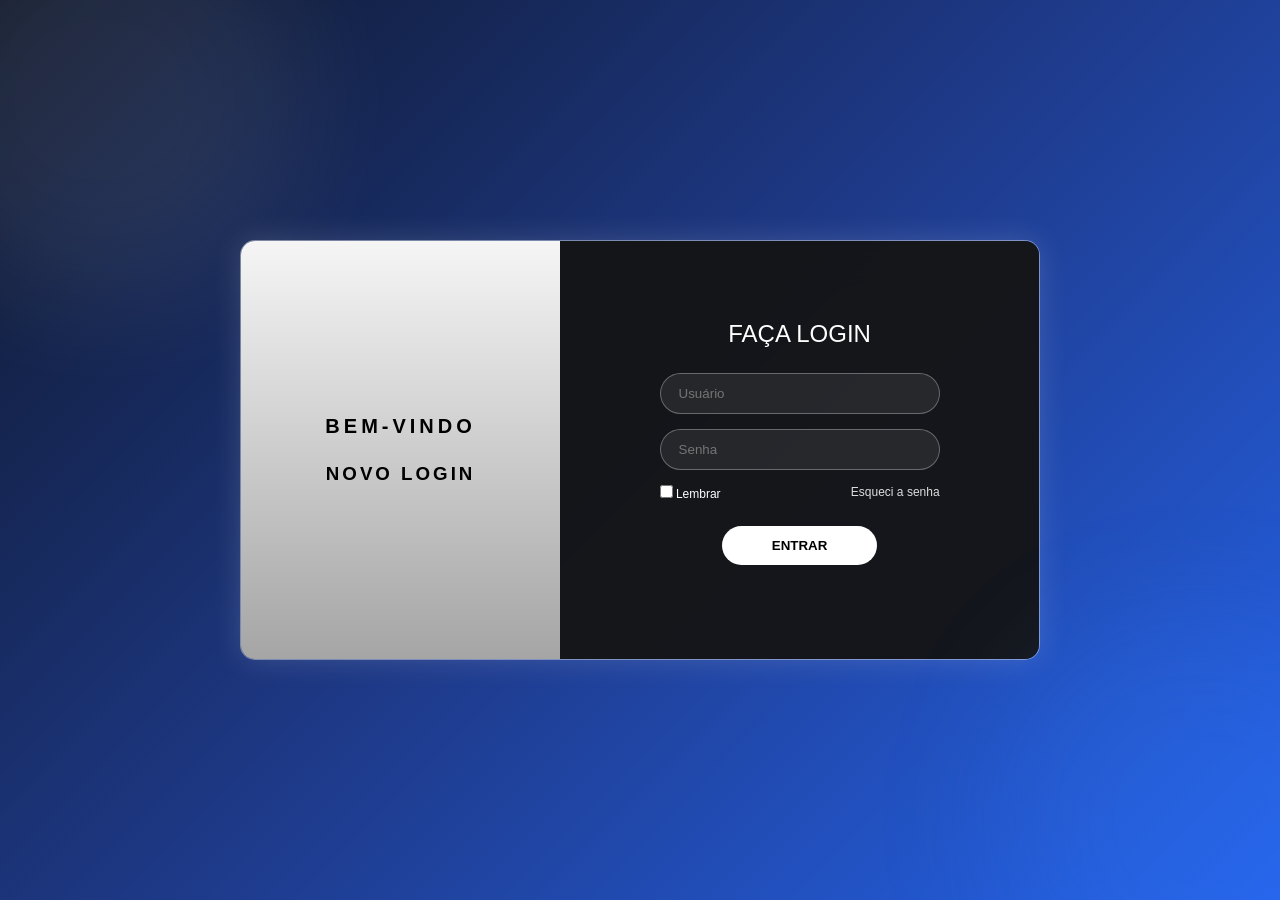
==== chamada.html @ e1c2554e "Update and rename sistema.html to chamada.html" ====
<!DOCTYPE html>
<html lang="pt-br">
<head>
<meta charset="UTF-8">
<meta name="viewport" content="width=device-width, initial-scale=1.0">
<title>Chamada Escolar</title>
<link rel="preconnect" href="https://fonts.googleapis.com">
<link href="https://fonts.googleapis.com/css2?family=Sora:wght@400;600;700&family=JetBrains+Mono:wght@400;700&display=swap" rel="stylesheet">
<style>
*, *::before, *::after { margin:0; padding:0; box-sizing:border-box; }

:root {
  --bg:        #f0f2f5;
  --surface:   #ffffff;
  --border:    #e2e6ea;
  --text:      #1a1d23;
  --text-mute: #6b7280;
  --blue:      #2563eb;
  --blue-dark: #1d4ed8;
  --green:     #16a34a;
  --red:       #dc2626;
  --yellow:    #d97706;
  --orange:    #ea580c;
  --purple:    #7c3aed;
  --shadow:    0 4px 24px rgba(0,0,0,.08);
  --radius:    14px;
}
body.dark {
  --bg:#0d0f14; --surface:#161a22; --border:#2a2f3d;
  --text:#e8ecf0; --text-mute:#8b95a1; --shadow:0 4px 24px rgba(0,0,0,.4);
}
body {
  font-family:'Sora',sans-serif; background:var(--bg); color:var(--text);
  padding:20px 16px; min-height:100vh; transition:background .3s,color .3s;
}
.container { max-width:1600px; margin:auto; background:var(--surface); border-radius:var(--radius); box-shadow:var(--shadow); padding:24px 28px; transition:background .3s; }

/* TOPO */
.topo { display:flex; justify-content:space-between; align-items:center; flex-wrap:wrap; gap:12px; margin-bottom:16px; }
.titulo-bloco h1 { font-size:1.4rem; font-weight:700; letter-spacing:-.4px; }
.titulo-bloco span { font-size:.82rem; color:var(--text-mute); font-family:'JetBrains Mono',monospace; }
.topo-acoes { display:flex; gap:8px; align-items:center; flex-wrap:wrap; }
.chip-data { background:var(--blue); color:white; padding:7px 14px; border-radius:999px; font-size:.82rem; font-weight:600; }

/* ABAS */
.abas { display:flex; gap:4px; margin-bottom:20px; background:var(--bg); border-radius:12px; padding:4px; border:1.5px solid var(--border); width:fit-content; }
.aba { padding:8px 20px; border:none; border-radius:9px; background:transparent; color:var(--text-mute); font-family:'Sora',sans-serif; font-size:.85rem; font-weight:600; cursor:pointer; transition:all .2s; }
.aba.ativa { background:var(--surface); color:var(--blue); box-shadow:0 2px 8px rgba(0,0,0,.1); }
.aba-content { display:none; }
.aba-content.ativa { display:block; }

/* TURMA BAR */
.turma-bar { display:flex; align-items:center; gap:10px; flex-wrap:wrap; margin-bottom:18px; padding:12px 16px; background:var(--bg); border-radius:var(--radius); border:1.5px solid var(--border); }
.turma-bar label { font-size:.78rem; font-weight:700; text-transform:uppercase; letter-spacing:.6px; color:var(--text-mute); white-space:nowrap; }
.turma-grupos { display:flex; gap:5px; flex-wrap:wrap; flex:1; }
.turma-grupo { display:flex; gap:3px; align-items:center; }
.turma-grupo-label { font-size:.7rem; font-weight:700; color:var(--text-mute); padding:2px 5px; background:var(--border); border-radius:4px; font-family:'JetBrains Mono',monospace; }
.btn-turma { padding:5px 11px; border:1.5px solid var(--border); border-radius:7px; background:var(--surface); color:var(--text); font-family:'JetBrains Mono',monospace; font-size:.78rem; font-weight:700; cursor:pointer; transition:all .15s; }
.btn-turma:hover { border-color:var(--blue); color:var(--blue); }
.btn-turma.ativa { background:var(--blue); color:white; border-color:var(--blue); box-shadow:0 2px 8px rgba(37,99,235,.3); }

/* BOTÕES */
.btn { display:inline-flex; align-items:center; gap:6px; padding:8px 15px; border:none; border-radius:999px; font-family:'Sora',sans-serif; font-size:.82rem; font-weight:600; cursor:pointer; transition:transform .15s,box-shadow .15s,background .2s; }
.btn:hover { transform:translateY(-1px); box-shadow:0 4px 12px rgba(0,0,0,.15); }
.btn:active { transform:translateY(0); }
.btn-tema   { background:var(--surface); color:var(--text); border:1.5px solid var(--border); }
.btn-salvar { background:var(--blue); color:white; }
.btn-salvar:hover { background:var(--blue-dark); }
.btn-todos  { background:var(--green); color:white; }
.btn-faltas { background:var(--red); color:white; }
.btn-export { background:var(--purple); color:white; }
.btn-alunos { background:var(--yellow); color:white; }
.btn-sair   { background:var(--red); color:white; }
.btn-impr   { background:var(--orange); color:white; }
.btn-sm     { padding:6px 12px; font-size:.78rem; }

/* RESUMO */
.resumo { display:grid; grid-template-columns:repeat(auto-fit,minmax(150px,1fr)); gap:10px; margin-bottom:16px; }
.card { padding:14px 16px; border-radius:var(--radius); display:flex; flex-direction:column; gap:3px; }
.card .label { font-size:.72rem; font-weight:600; text-transform:uppercase; letter-spacing:.6px; opacity:.85; }
.card .valor { font-size:1.7rem; font-weight:700; font-family:'JetBrains Mono',monospace; }
.card .bar-bg { height:4px; background:rgba(255,255,255,.3); border-radius:99px; margin-top:4px; overflow:hidden; }
.card .bar-fill { height:100%; background:rgba(255,255,255,.8); border-radius:99px; transition:width .4s ease; }
.card.verde    { background:var(--green); color:white; }
.card.vermelho { background:var(--red);   color:white; }
.card.amarelo  { background:var(--yellow);color:white; }
.card.azul     { background:var(--blue);  color:white; }
.card.laranja  { background:var(--orange);color:white; }

/* TOOLBAR */
.toolbar { display:flex; gap:8px; align-items:center; flex-wrap:wrap; margin-bottom:14px; }
#pesquisa { flex:1; min-width:200px; padding:9px 16px; border-radius:999px; border:1.5px solid var(--border); background:var(--bg); color:var(--text); font-family:'Sora',sans-serif; font-size:.86rem; outline:none; transition:border .2s,background .3s; }
#pesquisa:focus { border-color:var(--blue); }

/* TABELA */
.tabela-container { overflow-x:auto; border-radius:var(--radius); border:1.5px solid var(--border); }
table { width:100%; border-collapse:collapse; min-width:860px; }
thead tr { background:var(--blue); }
th { color:white; padding:10px 8px; font-size:.75rem; font-weight:700; text-transform:uppercase; letter-spacing:.5px; white-space:nowrap; }
th:first-child { padding-left:14px; }
tbody tr { border-bottom:1px solid var(--border); transition:background .15s; }
tbody tr:last-child { border-bottom:none; }
tbody tr:hover { background:var(--bg); }
tbody tr.risco-falta { background:rgba(220,38,38,.06); }
body.dark tbody tr.risco-falta { background:rgba(220,38,38,.12); }
tbody tr.foco-teclado { outline:2px solid var(--blue); outline-offset:-2px; }
td { padding:8px; text-align:center; font-size:.84rem; vertical-align:middle; }
td.num { color:var(--text-mute); font-family:'JetBrains Mono',monospace; font-size:.76rem; padding-left:14px; }
td.nome { text-align:left; font-weight:600; }
.status { border:none; width:33px; height:33px; border-radius:8px; color:white; cursor:pointer; font-weight:700; font-size:.76rem; font-family:'JetBrains Mono',monospace; transition:transform .1s,box-shadow .1s,background .2s; }
.status:hover  { transform:scale(1.12); box-shadow:0 2px 8px rgba(0,0,0,.2); }
.status:active { transform:scale(.96); }
.status.presente    { background:var(--green); }
.status.falta       { background:var(--red); }
.status.justificada { background:var(--yellow); color:#1a1d23; }
.pct { font-family:'JetBrains Mono',monospace; font-size:.76rem; font-weight:700; padding:3px 7px; border-radius:6px; white-space:nowrap; }
.pct.ok  { background:rgba(22,163,74,.12); color:var(--green); }
.pct.med { background:rgba(217,119,6,.12); color:var(--yellow); }
.pct.bad { background:rgba(220,38,38,.12); color:var(--red); }

/* BADGE CONSECUTIVO */
.badge-consec { display:inline-block; background:var(--orange); color:white; font-size:.65rem; font-weight:700; padding:2px 5px; border-radius:5px; margin-left:4px; font-family:'JetBrains Mono',monospace; vertical-align:middle; }

/* FOOTER AÇÕES */
.footer-acoes { display:flex; gap:8px; flex-wrap:wrap; margin-top:14px; }

/* ATALHOS HINT */
.atalhos-hint { font-size:.75rem; color:var(--text-mute); margin-top:8px; }
.atalhos-hint kbd { background:var(--border); border-radius:4px; padding:1px 5px; font-family:'JetBrains Mono',monospace; font-size:.72rem; }

/* ===== ABA HISTÓRICO ===== */
.hist-toolbar { display:flex; gap:10px; align-items:center; flex-wrap:wrap; margin-bottom:18px; }
.hist-toolbar select, .hist-toolbar input[type=date] {
  padding:8px 12px; border:1.5px solid var(--border); border-radius:10px;
  background:var(--bg); color:var(--text); font-family:'Sora',sans-serif; font-size:.85rem; outline:none;
}
.hist-toolbar select:focus, .hist-toolbar input[type=date]:focus { border-color:var(--blue); }

/* CALENDÁRIO */
.calendario { display:grid; grid-template-columns:repeat(7,1fr); gap:4px; margin-bottom:18px; }
.cal-header { text-align:center; font-size:.72rem; font-weight:700; color:var(--text-mute); text-transform:uppercase; padding:4px 0; }
.cal-dia { aspect-ratio:1; display:flex; align-items:center; justify-content:center; border-radius:8px; font-size:.8rem; font-weight:600; cursor:default; font-family:'JetBrains Mono',monospace; border:1.5px solid transparent; transition:all .15s; }
.cal-dia.vazio { opacity:0; cursor:default; }
.cal-dia.tem-chamada { background:rgba(37,99,235,.12); color:var(--blue); border-color:rgba(37,99,235,.2); cursor:pointer; }
.cal-dia.tem-chamada:hover { background:var(--blue); color:white; }
.cal-dia.selecionado { background:var(--blue); color:white; box-shadow:0 2px 8px rgba(37,99,235,.4); }
.cal-dia.hoje { border-color:var(--green); }
.cal-nav { display:flex; align-items:center; gap:12px; margin-bottom:12px; }
.cal-nav button { background:var(--surface); border:1.5px solid var(--border); border-radius:8px; padding:6px 12px; cursor:pointer; color:var(--text); font-size:1rem; transition:.15s; }
.cal-nav button:hover { border-color:var(--blue); color:var(--blue); }
.cal-nav span { font-weight:700; font-size:1rem; flex:1; text-align:center; }

/* TABELA HISTÓRICO */
.hist-tabela-wrap { overflow-x:auto; border-radius:var(--radius); border:1.5px solid var(--border); margin-bottom:18px; }
.hist-tabela-wrap table { min-width:600px; }

/* RISCO */
.risco-section { margin-bottom:20px; }
.risco-section h3 { font-size:1rem; font-weight:700; margin-bottom:12px; display:flex; align-items:center; gap:8px; }
.risco-lista { display:flex; flex-direction:column; gap:6px; }
.risco-item { display:flex; align-items:center; gap:12px; padding:12px 16px; border-radius:10px; background:var(--bg); border:1.5px solid var(--border); }
.risco-nome { flex:1; font-weight:600; font-size:.9rem; }
.risco-bar-wrap { flex:2; height:8px; background:var(--border); border-radius:99px; overflow:hidden; }
.risco-bar { height:100%; border-radius:99px; background:var(--red); transition:width .5s ease; }
.risco-pct { font-family:'JetBrains Mono',monospace; font-weight:700; font-size:.85rem; color:var(--red); min-width:40px; text-align:right; }

/* COMPARAR */
.comparar-grid { display:grid; grid-template-columns:1fr 1fr; gap:16px; }
.comparar-card { padding:16px; border-radius:var(--radius); border:1.5px solid var(--border); }
.comparar-card h4 { font-size:.9rem; font-weight:700; margin-bottom:12px; color:var(--blue); }
.comparar-mini { display:flex; gap:8px; margin-bottom:6px; }
.comparar-mini .label { font-size:.78rem; color:var(--text-mute); flex:1; }
.comparar-mini .val { font-family:'JetBrains Mono',monospace; font-size:.85rem; font-weight:700; }

/* MODAL */
.modal-overlay { position:fixed; inset:0; z-index:100; background:rgba(0,0,0,.6); backdrop-filter:blur(4px); display:flex; align-items:center; justify-content:center; opacity:0; pointer-events:none; transition:opacity .25s; }
.modal-overlay.aberto { opacity:1; pointer-events:all; }
.modal { background:var(--surface); border-radius:20px; padding:26px; width:100%; max-width:480px; box-shadow:0 24px 64px rgba(0,0,0,.3); border:1.5px solid var(--border); transform:translateY(20px) scale(.97); transition:transform .25s cubic-bezier(.16,1,.3,1); }
.modal-overlay.aberto .modal { transform:translateY(0) scale(1); }
.modal h2 { font-size:1.1rem; font-weight:700; margin-bottom:4px; }
.modal .sub { font-size:.8rem; color:var(--text-mute); margin-bottom:16px; }
.modal-input-row { display:flex; gap:8px; margin-bottom:12px; }
.modal-input-row input { flex:1; padding:9px 12px; border:1.5px solid var(--border); border-radius:10px; background:var(--bg); color:var(--text); font-family:'Sora',sans-serif; font-size:.86rem; outline:none; transition:border .2s; }
.modal-input-row input:focus { border-color:var(--blue); }
.modal-input-row .btn { border-radius:10px; }
.lista-alunos { max-height:280px; overflow-y:auto; border:1.5px solid var(--border); border-radius:10px; margin-bottom:12px; }
.item-aluno { display:flex; justify-content:space-between; align-items:center; padding:9px 12px; border-bottom:1px solid var(--border); font-size:.86rem; transition:background .15s; }
.item-aluno:last-child { border-bottom:none; }
.item-aluno:hover { background:var(--bg); }
.item-aluno .num-aluno { font-family:'JetBrains Mono',monospace; font-size:.73rem; color:var(--text-mute); margin-right:8px; }
.btn-remover { background:none; border:none; cursor:pointer; color:var(--red); font-size:16px; padding:2px 4px; border-radius:5px; transition:background .15s; }
.btn-remover:hover { background:rgba(220,38,38,.1); }
.modal-footer { display:flex; justify-content:flex-end; gap:8px; }

/* TOAST */
#toast { position:fixed; bottom:22px; right:22px; background:#1a1d23; color:white; padding:10px 16px; border-radius:11px; font-size:.83rem; font-weight:600; box-shadow:0 8px 24px rgba(0,0,0,.3); opacity:0; transform:translateY(10px); transition:opacity .3s,transform .3s; pointer-events:none; z-index:999; }
#toast.show { opacity:1; transform:translateY(0); }

/* IMPRESSÃO */
@media print {
  body { background:white; padding:0; }
  .container { box-shadow:none; border-radius:0; padding:16px; max-width:100%; }
  .topo-acoes, .abas, .turma-bar, .toolbar, .footer-acoes, .resumo,
  .atalhos-hint, #toast, .modal-overlay { display:none !important; }
  .aba-content { display:block !important; }
  #aba-chamada { display:block !important; }
  #aba-historico, #aba-risco, #aba-comparar { display:none !important; }
  .print-header { display:block !important; text-align:center; margin-bottom:16px; }
  .print-header h2 { font-size:1.2rem; }
  .print-header p  { font-size:.85rem; color:#666; }
  .tabela-container { border:1px solid #ccc; border-radius:0; }
  th { background:#1e88e5 !important; -webkit-print-color-adjust:exact; print-color-adjust:exact; }
  .status { width:28px; height:28px; font-size:.7rem; -webkit-print-color-adjust:exact; print-color-adjust:exact; }
  .status.presente    { background:#16a34a !important; }
  .status.falta       { background:#dc2626 !important; }
  .status.justificada { background:#d97706 !important; color:#1a1d23 !important; }
}
.print-header { display:none; }
</style>
</head>
<body>

<div class="container">

  <!-- TOPO -->
  <div class="topo">
    <div class="titulo-bloco">
      <h1>📚 Chamada Escolar</h1>
      <span id="subtitulo">TURMA 2D — 2026</span>
    </div>
    <div class="topo-acoes">
      <button class="btn btn-tema" id="toggleTheme">🌙 Modo Escuro</button>
      <div class="chip-data" id="dataAtual"></div>
      <button class="btn btn-sair" onclick="sair()">🚪 Sair</button>
    </div>
  </div>

  <!-- ABAS -->
  <div class="abas">
    <button class="aba ativa" onclick="trocarAba('chamada',this)">📋 Chamada</button>
    <button class="aba" onclick="trocarAba('historico',this)">📅 Histórico</button>
    <button class="aba" onclick="trocarAba('risco',this)">⚠️ Em Risco</button>
    <button class="aba" onclick="trocarAba('comparar',this)">📊 Comparar</button>
  </div>

  <!-- SELETOR DE TURMA -->
  <div class="turma-bar">
    <label>Turma:</label>
    <div class="turma-grupos" id="turmaGrupos"></div>
  </div>

  <!-- ======= ABA: CHAMADA ======= -->
  <div class="aba-content ativa" id="aba-chamada">

    <div class="resumo">
      <div class="card verde">
        <span class="label">✅ Presenças</span>
        <span class="valor" id="presentes">0</span>
        <div class="bar-bg"><div class="bar-fill" id="bar-p" style="width:0%"></div></div>
      </div>
      <div class="card vermelho">
        <span class="label">❌ Faltas</span>
        <span class="valor" id="faltas">0</span>
        <div class="bar-bg"><div class="bar-fill" id="bar-f" style="width:0%"></div></div>
      </div>
      <div class="card amarelo">
        <span class="label">📄 Justificadas</span>
        <span class="valor" id="justificadas">0</span>
        <div class="bar-bg"><div class="bar-fill" id="bar-j" style="width:0%"></div></div>
      </div>
      <div class="card azul">
        <span class="label">👥 Alunos</span>
        <span class="valor" id="total">0</span>
        <div class="bar-bg"><div class="bar-fill" style="width:100%"></div></div>
      </div>
      <div class="card laranja">
        <span class="label">⚠️ Em Risco</span>
        <span class="valor" id="em-risco">0</span>
        <div class="bar-bg"><div class="bar-fill" id="bar-risco" style="width:0%"></div></div>
      </div>
    </div>

    <div class="toolbar">
      <input type="text" id="pesquisa" placeholder="🔍 Pesquisar aluno...">
      <button class="btn btn-todos"  onclick="marcarTodosPresente()">✅ Todos Presentes</button>
      <button class="btn btn-faltas" onclick="marcarTodosFalta()">❌ Todos Falta</button>
      <button class="btn btn-alunos" onclick="abrirModalAlunos()">👥 Gerenciar Alunos</button>
    </div>

    <!-- PRINT HEADER (só aparece na impressão) -->
    <div class="print-header">
      <h2>📚 Chamada Escolar — <span id="print-turma"></span></h2>
      <p id="print-data"></p>
    </div>

    <div class="tabela-container">
      <table id="tabela-principal">
        <thead>
          <tr>
            <th>Nº</th>
            <th style="text-align:left">Nome</th>
            <th>1ª</th><th>2ª</th><th>3ª</th><th>4ª</th><th>5ª</th>
            <th>6ª</th><th>7ª</th><th>8ª</th><th>9ª</th>
            <th>% Presença</th>
          </tr>
        </thead>
        <tbody id="tabela"></tbody>
      </table>
    </div>

    <div class="footer-acoes">
      <button class="btn btn-salvar" onclick="salvarChamada()">💾 Salvar Chamada</button>
      <button class="btn btn-export" onclick="exportarCSV()">📊 Exportar CSV</button>
      <button class="btn btn-impr"   onclick="imprimirChamada()">🖨️ Imprimir</button>
    </div>

    <p class="atalhos-hint">
      ⌨️ Atalhos de teclado (selecione uma linha com ↑↓):
      <kbd>P</kbd> Presente &nbsp; <kbd>F</kbd> Falta &nbsp; <kbd>J</kbd> Justificada &nbsp; <kbd>Enter</kbd> Próximo aluno
    </p>

  </div>

  <!-- ======= ABA: HISTÓRICO ======= -->
  <div class="aba-content" id="aba-historico">

    <div class="hist-toolbar">
      <button class="btn btn-salvar btn-sm" onclick="carregarCalendario()">🔄 Atualizar</button>
      <span style="font-size:.82rem;color:var(--text-mute)">Clique em um dia azul para ver a chamada daquele dia</span>
    </div>

    <div class="cal-nav">
      <button onclick="mudarMesHist(-1)">◀</button>
      <span id="cal-titulo"></span>
      <button onclick="mudarMesHist(1)">▶</button>
    </div>
    <div class="calendario" id="calendario"></div>

    <div class="hist-tabela-wrap" id="hist-resultado" style="display:none">
      <table>
        <thead>
          <tr id="hist-thead"></tr>
        </thead>
        <tbody id="hist-tbody"></tbody>
      </table>
    </div>

  </div>

  <!-- ======= ABA: EM RISCO ======= -->
  <div class="aba-content" id="aba-risco">

    <div class="hist-toolbar">
      <label style="font-size:.82rem;font-weight:600;color:var(--text-mute)">Período:</label>
      <input type="date" id="risco-inicio">
      <span style="color:var(--text-mute)">até</span>
      <input type="date" id="risco-fim">
      <button class="btn btn-salvar btn-sm" onclick="carregarRisco()">🔍 Buscar</button>
    </div>

    <div class="risco-section">
      <h3>⚠️ Alunos com mais de 25% de faltas <span id="risco-subtitulo" style="font-weight:400;color:var(--text-mute);font-size:.85rem"></span></h3>
      <div class="risco-lista" id="risco-lista">
        <p style="color:var(--text-mute);font-style:italic">Selecione um período e clique em Buscar.</p>
      </div>
    </div>

  </div>

  <!-- ======= ABA: COMPARAR ======= -->
  <div class="aba-content" id="aba-comparar">

    <div class="hist-toolbar" style="flex-wrap:wrap;gap:12px">
      <div style="display:flex;align-items:center;gap:8px">
        <label style="font-size:.82rem;font-weight:600;color:var(--text-mute)">Aluno:</label>
        <select id="comp-aluno" style="padding:8px 12px;border:1.5px solid var(--border);border-radius:10px;background:var(--bg);color:var(--text);font-family:'Sora',sans-serif;font-size:.85rem;outline:none"></select>
      </div>
      <div style="display:flex;align-items:center;gap:8px">
        <label style="font-size:.82rem;font-weight:600;color:var(--text-mute)">Mês 1:</label>
        <input type="month" id="comp-mes1" style="padding:8px 12px;border:1.5px solid var(--border);border-radius:10px;background:var(--bg);color:var(--text);font-family:'Sora',sans-serif;font-size:.85rem;outline:none">
      </div>
      <div style="display:flex;align-items:center;gap:8px">
        <label style="font-size:.82rem;font-weight:600;color:var(--text-mute)">Mês 2:</label>
        <input type="month" id="comp-mes2" style="padding:8px 12px;border:1.5px solid var(--border);border-radius:10px;background:var(--bg);color:var(--text);font-family:'Sora',sans-serif;font-size:.85rem;outline:none">
      </div>
      <button class="btn btn-salvar btn-sm" onclick="compararAluno()">📊 Comparar</button>
    </div>

    <div class="comparar-grid" id="comparar-resultado" style="display:none"></div>

  </div>

</div>

<!-- MODAL GERENCIAR ALUNOS -->
<div class="modal-overlay" id="modalOverlay" onclick="fecharModalFora(event)">
  <div class="modal">
    <h2>👥 Gerenciar Alunos</h2>
    <p class="sub" id="modal-sub">Turma 2D</p>
    <div class="modal-input-row">
      <input type="text" id="inputNovoAluno" placeholder="Nome completo..." onkeydown="if(event.key==='Enter') adicionarAluno()">
      <button class="btn btn-salvar" onclick="adicionarAluno()">+ Adicionar</button>
    </div>
    <div class="lista-alunos" id="listaModalAlunos"></div>
    <div class="modal-footer">
      <button class="btn btn-tema" onclick="fecharModal()">Fechar</button>
    </div>
  </div>
</div>

<div id="toast"></div>

<script>
// ===== VERIFICAR LOGIN =====
(function(){
  const ok = localStorage.getItem("chamada_sessao")==="logado"
           || sessionStorage.getItem("chamada_sessao")==="logado";
  if(!ok) window.location.href="index.html";
})();

const NUM_AULAS    = 9;
const LIMITE_FALTA = 0.25;
const SERIES       = ["1","2","3"];
const LETRAS       = ["A","B","C","D"];
const ALUNOS_PADRAO_2D = [
  "Agenor Farias","Ana Gabriely","Ana Jenifer","Ana Kaylane","Ana Sophia",
  "Ananda Kelly","Arthur Hector","Clara Dafne","Danilo Alfredo","Ester",
  "Francisco Kauã","Gabriely Silva","Guilherme Ryan","Israel Souza","Itamara Suzyane",
  "João Victor Galvão","João Victor Moreira","João Victor Silva","José Anthonny","Lara Victoria",
  "Lucas Thiago","Luis Octavio","Marco Van Basten","Marcos Vinnicius","Maria Amanda",
  "Maria Yasmin","Michelle Cynthia","Miguel Paiva","Nicolas Felix","Paulo Victor",
  "Pedro Lucas","Pedro Ruan","Petros Basilio","Regis Ravi","Ravid Rocha",
  "Roney","Saul Slater","Soffia Isabelly","Yasmin Gabriel","Ygor Willians"
];

let turmaSelecionada = localStorage.getItem("ultima_turma") || "2D";
let linhaFoco = -1;
let calAno, calMes;

const hoje = new Date();
calAno = hoje.getFullYear();
calMes = hoje.getMonth();

// ===== ABAS =====
function trocarAba(id, btn) {
  document.querySelectorAll(".aba-content").forEach(el => el.classList.remove("ativa"));
  document.querySelectorAll(".aba").forEach(el => el.classList.remove("ativa"));
  document.getElementById("aba-" + id).classList.add("ativa");
  btn.classList.add("ativa");
  if(id === "historico") carregarCalendario();
  if(id === "risco")     preencherDatasRisco();
  if(id === "comparar")  preencherSelectAlunos();
}

// ===== TURMAS =====
function chaveAlunos(t)  { return `alunos_${t}`; }
function chaveChamada(t) { return `chamada_${t}`; }

function getAlunos(t) {
  const s = localStorage.getItem(chaveAlunos(t));
  if(s) return JSON.parse(s);
  if(t==="2D") {
    const lista = [...ALUNOS_PADRAO_2D];
    localStorage.setItem(chaveAlunos(t), JSON.stringify(lista));
    return lista;
  }
  return [];
}
function salvarAlunosTurma(t,lista) { localStorage.setItem(chaveAlunos(t), JSON.stringify(lista)); }

function gerarBotoesTurma() {
  const cont = document.getElementById("turmaGrupos");
  cont.innerHTML = "";
  SERIES.forEach(s => {
    const g = document.createElement("div"); g.className="turma-grupo";
    const lbl = document.createElement("span"); lbl.className="turma-grupo-label"; lbl.innerText=s+"º";
    g.appendChild(lbl);
    LETRAS.forEach(l => {
      const id=s+l, btn=document.createElement("button");
      btn.className="btn-turma"+(id===turmaSelecionada?" ativa":"");
      btn.innerText=id; btn.onclick=()=>trocarTurma(id);
      g.appendChild(btn);
    });
    cont.appendChild(g);
  });
}

function trocarTurma(t) {
  turmaSelecionada=t;
  localStorage.setItem("ultima_turma",t);
  document.getElementById("subtitulo").innerText=`TURMA ${t} — 2026`;
  document.querySelectorAll(".btn-turma").forEach(b=>b.classList.toggle("ativa",b.innerText===t));
  linhaFoco=-1;
  gerarTabela();
}

// ===== TABELA =====
function gerarTabela() {
  const alunos=getAlunos(turmaSelecionada);
  const tbody=document.getElementById("tabela");
  tbody.innerHTML="";
  document.getElementById("total").innerText=alunos.length;

  if(!alunos.length) {
    tbody.innerHTML=`<tr><td colspan="12" style="padding:28px;color:var(--text-mute);font-style:italic;text-align:center">
      Nenhum aluno cadastrado. Clique em "Gerenciar Alunos" para adicionar.</td></tr>`;
    atualizarResumo(); return;
  }

  alunos.forEach((nome,i)=>{
    const tr=document.createElement("tr");
    tr.dataset.nome=nome.toLowerCase();
    tr.dataset.idx=i;
    tr.tabIndex=0;
    let cel=`<td class="num">${i+1}</td><td class="nome">${nome}<span id="consec-${i}" class="badge-consec" style="display:none"></span></td>`;
    for(let a=0;a<NUM_AULAS;a++)
      cel+=`<td><button class="status presente" data-aluno="${i}" data-aula="${a}" onclick="mudarStatus(this)">P</button></td>`;
    cel+=`<td><span class="pct ok" id="pct-${i}">100%</span></td>`;
    tr.innerHTML=cel;
    tbody.appendChild(tr);
  });

  carregarLocal();
  atualizarResumo();
}

// ===== MUDAR STATUS =====
function mudarStatus(btn) {
  if(btn.classList.contains("presente"))         { btn.classList.replace("presente","falta"); btn.innerText="F"; }
  else if(btn.classList.contains("falta"))        { btn.classList.replace("falta","justificada"); btn.innerText="J"; }
  else                                            { btn.classList.replace("justificada","presente"); btn.innerText="P"; }
  atualizarResumo();
  atualizarPctAluno(btn.dataset.aluno);
}

// ===== % PRESENÇA + CONSECUTIVOS =====
function atualizarPctAluno(idx) {
  const linha=document.querySelector(`[data-aluno="${idx}"][data-aula="0"]`)?.closest("tr");
  if(!linha) return;
  const botoes=[...linha.querySelectorAll(".status")];
  const pres  =botoes.filter(b=>b.classList.contains("presente")).length;
  const faltas=botoes.filter(b=>b.classList.contains("falta")).length;
  const pct   =Math.round(pres/NUM_AULAS*100);
  const span  =document.getElementById(`pct-${idx}`);
  if(span) { span.innerText=pct+"%"; span.className="pct "+(pct>=75?"ok":pct>=50?"med":"bad"); }
  linha.classList.toggle("risco-falta", faltas/NUM_AULAS > LIMITE_FALTA);

  // badge consecutivo
  let consec=0, max=0;
  botoes.forEach(b=>{ if(b.classList.contains("falta")) { consec++; max=Math.max(max,consec); } else consec=0; });
  const badge=document.getElementById(`consec-${idx}`);
  if(badge) { if(max>=3){ badge.innerText=`${max}F 🔴`; badge.style.display="inline-block"; } else badge.style.display="none"; }
}

// ===== MARCAR TODOS =====
function marcarTodosPresente() {
  document.querySelectorAll(".status").forEach(b=>{ b.className="status presente"; b.innerText="P"; });
  getAlunos(turmaSelecionada).forEach((_,i)=>{
    const span=document.getElementById(`pct-${i}`);
    if(span){span.innerText="100%";span.className="pct ok";}
    document.querySelector(`[data-aluno="${i}"][data-aula="0"]`)?.closest("tr")?.classList.remove("risco-falta");
    const badge=document.getElementById(`consec-${i}`); if(badge) badge.style.display="none";
  });
  atualizarResumo(); toast("✅ Todos marcados como presentes!");
}

function marcarTodosFalta() {
  if(!confirm("Marcar TODOS como falta?")) return;
  document.querySelectorAll(".status").forEach(b=>{ b.className="status falta"; b.innerText="F"; });
  getAlunos(turmaSelecionada).forEach((_,i)=>{
    const span=document.getElementById(`pct-${i}`);
    if(span){span.innerText="0%";span.className="pct bad";}
    document.querySelector(`[data-aluno="${i}"][data-aula="0"]`)?.closest("tr")?.classList.add("risco-falta");
    const badge=document.getElementById(`consec-${i}`);
    if(badge){badge.innerText=`${NUM_AULAS}F 🔴`;badge.style.display="inline-block";}
  });
  atualizarResumo(); toast("❌ Todos marcados como falta!");
}

// ===== RESUMO =====
function atualizarResumo() {
  const p=document.querySelectorAll(".status.presente").length;
  const f=document.querySelectorAll(".status.falta").length;
  const j=document.querySelectorAll(".status.justificada").length;
  const t=p+f+j||1;
  const risco=document.querySelectorAll("#tabela tr.risco-falta").length;
  document.getElementById("presentes").innerText=p;
  document.getElementById("faltas").innerText=f;
  document.getElementById("justificadas").innerText=j;
  document.getElementById("em-risco").innerText=risco;
  document.getElementById("bar-p").style.width=(p/t*100)+"%";
  document.getElementById("bar-f").style.width=(f/t*100)+"%";
  document.getElementById("bar-j").style.width=(j/t*100)+"%";
  const tot=getAlunos(turmaSelecionada).length||1;
  document.getElementById("bar-risco").style.width=(risco/tot*100)+"%";
}

// ===== PESQUISA =====
document.getElementById("pesquisa").addEventListener("input",function(){
  const val=this.value.toLowerCase().trim();
  document.querySelectorAll("#tabela tr").forEach(tr=>{
    tr.style.display=(tr.dataset.nome||"").includes(val)?"":"none";
  });
});

// ===== SALVAR LOCAL =====
function salvarLocal() {
  const estado={};
  document.querySelectorAll(".status").forEach(btn=>{
    estado[`${btn.dataset.aluno}-${btn.dataset.aula}`]=
      btn.classList.contains("presente")?"P":btn.classList.contains("falta")?"F":"J";
  });
  localStorage.setItem(chaveChamada(turmaSelecionada),JSON.stringify(estado));
}

function carregarLocal() {
  const salvo=localStorage.getItem(chaveChamada(turmaSelecionada));
  if(!salvo) return;
  const estado=JSON.parse(salvo);
  document.querySelectorAll(".status").forEach(btn=>{
    const s=estado[`${btn.dataset.aluno}-${btn.dataset.aula}`];
    if(s){btn.className="status "+(s==="P"?"presente":s==="F"?"falta":"justificada");btn.innerText=s;}
  });
  getAlunos(turmaSelecionada).forEach((_,i)=>atualizarPctAluno(i));
}

// ===== SALVAR PHP =====
function salvarChamada() {
  const alunos=getAlunos(turmaSelecionada), payload=[];
  document.querySelectorAll("#tabela tr").forEach((tr,i)=>{
    const aulas=[...tr.querySelectorAll(".status")].map(b=>b.innerText);
    if(alunos[i]) payload.push({nome:alunos[i],turma:turmaSelecionada,aulas});
  });
  salvarLocal();
  fetch("salvar.php",{method:"POST",headers:{"Content-Type":"application/json"},body:JSON.stringify(payload)})
    .then(r=>r.text()).then(()=>toast("💾 Chamada salva com sucesso!"))
    .catch(()=>toast("📦 Salvo localmente (servidor offline)"));
}

// ===== EXPORTAR CSV =====
function exportarCSV() {
  const alunos=getAlunos(turmaSelecionada);
  const dataStr=document.getElementById("dataAtual").innerText.replace("📅 ","");
  let csv=`Turma,Nº,Nome,1ª,2ª,3ª,4ª,5ª,6ª,7ª,8ª,9ª,% Presença\n`;
  document.querySelectorAll("#tabela tr").forEach((tr,i)=>{
    const btns=[...tr.querySelectorAll(".status")].map(b=>b.innerText);
    const pres=btns.filter(b=>b==="P").length;
    if(alunos[i]) csv+=`${turmaSelecionada},${i+1},"${alunos[i]}",${btns.join(",")},${Math.round(pres/NUM_AULAS*100)}%\n`;
  });
  const a=Object.assign(document.createElement("a"),{
    href:URL.createObjectURL(new Blob([csv],{type:"text/csv;charset=utf-8;"})),
    download:`chamada_${turmaSelecionada}_${dataStr}.csv`
  });
  a.click(); toast("📊 CSV exportado!");
}

// ===== IMPRIMIR =====
function imprimirChamada() {
  document.getElementById("print-turma").innerText=turmaSelecionada;
  document.getElementById("print-data").innerText=document.getElementById("dataAtual").innerText;
  window.print();
}

// ===== ATALHOS DE TECLADO =====
document.addEventListener("keydown", e => {
  const abaChamada = document.getElementById("aba-chamada").classList.contains("ativa");
  if(!abaChamada) return;

  const linhas=[...document.querySelectorAll("#tabela tr")].filter(r=>r.style.display!=="none" && r.dataset.idx!==undefined);
  if(!linhas.length) return;

  if(e.key==="ArrowDown") {
    e.preventDefault();
    if(linhaFoco>=0) linhas[linhaFoco]?.classList.remove("foco-teclado");
    linhaFoco=Math.min(linhaFoco+1,linhas.length-1);
    linhas[linhaFoco].classList.add("foco-teclado");
    linhas[linhaFoco].scrollIntoView({block:"nearest"});
    return;
  }
  if(e.key==="ArrowUp") {
    e.preventDefault();
    if(linhaFoco>=0) linhas[linhaFoco]?.classList.remove("foco-teclado");
    linhaFoco=Math.max(linhaFoco-1,0);
    linhas[linhaFoco].classList.add("foco-teclado");
    linhas[linhaFoco].scrollIntoView({block:"nearest"});
    return;
  }
  if(linhaFoco<0) return;

  // Só age se não estiver digitando num input
  if(["INPUT","TEXTAREA","SELECT"].includes(document.activeElement.tagName)) return;

  const tr=linhas[linhaFoco];
  if(!tr) return;
  const botoes=[...tr.querySelectorAll(".status")];

  const tecla=e.key.toLowerCase();
  if(tecla==="p" || tecla==="f" || tecla==="j") {
    e.preventDefault();
    // Aplica o status a todas as aulas da linha
    botoes.forEach(btn=>{
      btn.className="status "+(tecla==="p"?"presente":tecla==="f"?"falta":"justificada");
      btn.innerText=tecla.toUpperCase();
    });
    atualizarResumo();
    atualizarPctAluno(tr.dataset.idx);
    toast(`Linha ${parseInt(tr.dataset.idx)+1}: ${tecla==="p"?"✅ Presente":tecla==="f"?"❌ Falta":"📄 Justificada"}`);
  }

  if(e.key==="Enter") {
    e.preventDefault();
    linhas[linhaFoco]?.classList.remove("foco-teclado");
    linhaFoco=Math.min(linhaFoco+1,linhas.length-1);
    linhas[linhaFoco].classList.add("foco-teclado");
    linhas[linhaFoco].scrollIntoView({block:"nearest"});
  }
});

// ===== MODAL ALUNOS =====
function abrirModalAlunos() {
  document.getElementById("modal-sub").innerText=`Turma ${turmaSelecionada}`;
  renderListaModal();
  document.getElementById("modalOverlay").classList.add("aberto");
  setTimeout(()=>document.getElementById("inputNovoAluno").focus(),200);
}
function fecharModal() { document.getElementById("modalOverlay").classList.remove("aberto"); gerarTabela(); }
function fecharModalFora(e){ if(e.target===document.getElementById("modalOverlay")) fecharModal(); }

function renderListaModal() {
  const lista=document.getElementById("listaModalAlunos");
  const alunos=getAlunos(turmaSelecionada);
  lista.innerHTML="";
  if(!alunos.length){
    lista.innerHTML=`<div class="item-aluno" style="color:var(--text-mute);font-style:italic;justify-content:center">Nenhum aluno cadastrado</div>`;
    return;
  }
  alunos.forEach((nome,i)=>{
    const div=document.createElement("div"); div.className="item-aluno";
    div.innerHTML=`<div><span class="num-aluno">${String(i+1).padStart(2,"0")}</span><span>${nome}</span></div>
      <button class="btn-remover" onclick="removerAluno(${i})" title="Remover">✕</button>`;
    lista.appendChild(div);
  });
}

function adicionarAluno() {
  const input=document.getElementById("inputNovoAluno");
  const nome=input.value.trim();
  if(!nome){input.focus();return;}
  const alunos=getAlunos(turmaSelecionada);
  if(alunos.find(a=>a.toLowerCase()===nome.toLowerCase())){toast("⚠️ Aluno já cadastrado!");return;}
  alunos.push(nome);
  salvarAlunosTurma(turmaSelecionada,alunos);
  input.value=""; renderListaModal(); toast(`✅ ${nome} adicionado!`); input.focus();
}

function removerAluno(idx) {
  const alunos=getAlunos(turmaSelecionada);
  if(!confirm(`Remover "${alunos[idx]}" da turma ${turmaSelecionada}?`)) return;
  const nome=alunos.splice(idx,1)[0];
  salvarAlunosTurma(turmaSelecionada,alunos);
  localStorage.removeItem(chaveChamada(turmaSelecionada));
  renderListaModal(); toast(`🗑️ ${nome} removido.`);
}

// ===== HISTÓRICO: CALENDÁRIO =====
function mudarMesHist(dir){ calMes+=dir; if(calMes<0){calMes=11;calAno--;} if(calMes>11){calMes=0;calAno++;} carregarCalendario(); }

function carregarCalendario() {
  const meses=["Janeiro","Fevereiro","Março","Abril","Maio","Junho","Julho","Agosto","Setembro","Outubro","Novembro","Dezembro"];
  document.getElementById("cal-titulo").innerText=`${meses[calMes]} ${calAno}`;

  // Tenta buscar do PHP, fallback localStorage
  fetch(`historico.php?acao=dias&turma=${turmaSelecionada}`)
    .then(r=>r.json())
    .then(dias=>renderCalendario(dias))
    .catch(()=>{
      // fallback: pega datas salvas no localStorage
      const dias=[];
      for(let k in localStorage){
        if(k.startsWith("chamada_hist_")) dias.push(k.replace("chamada_hist_",""));
      }
      renderCalendario(dias);
    });
}

function renderCalendario(diasComChamada) {
  const cal=document.getElementById("calendario");
  cal.innerHTML="";
  const diasSemana=["Dom","Seg","Ter","Qua","Qui","Sex","Sáb"];
  diasSemana.forEach(d=>{ const h=document.createElement("div"); h.className="cal-header"; h.innerText=d; cal.appendChild(h); });

  const primeiroDia=new Date(calAno,calMes,1).getDay();
  const totalDias  =new Date(calAno,calMes+1,0).getDate();
  const hj=new Date();

  for(let i=0;i<primeiroDia;i++){
    const v=document.createElement("div"); v.className="cal-dia vazio"; cal.appendChild(v);
  }

  for(let d=1;d<=totalDias;d++){
    const dateStr=`${calAno}-${String(calMes+1).padStart(2,"0")}-${String(d).padStart(2,"0")}`;
    const temChamada=diasComChamada.includes(dateStr);
    const eHoje=hj.getDate()===d && hj.getMonth()===calMes && hj.getFullYear()===calAno;

    const el=document.createElement("div");
    el.className="cal-dia"+(temChamada?" tem-chamada":"")+(eHoje?" hoje":"");
    el.innerText=d;
    if(temChamada) el.onclick=()=>verChamadaDia(dateStr);
    cal.appendChild(el);
  }
}

function verChamadaDia(data) {
  document.querySelectorAll(".cal-dia").forEach(el=>el.classList.remove("selecionado"));
  event.target.classList.add("selecionado");

  fetch(`historico.php?acao=dia&turma=${turmaSelecionada}&data=${data}`)
    .then(r=>r.json())
    .then(alunos=>renderHistTabela(alunos,data))
    .catch(()=>toast("⚠️ Erro ao carregar histórico do servidor"));
}

function renderHistTabela(alunos,data) {
  const wrap=document.getElementById("hist-resultado");
  const thead=document.getElementById("hist-thead");
  const tbody=document.getElementById("hist-tbody");

  const [ano,mes,dia]=data.split("-");
  thead.innerHTML=`<th>Nome</th>${Array.from({length:NUM_AULAS},(_,i)=>`<th>${i+1}ª</th>`).join("")}<th>% Presença</th>`;
  tbody.innerHTML="";

  alunos.forEach(a=>{
    const tr=document.createElement("tr");
    const aulas=a.aulas||[];
    const pres=aulas.filter(s=>s==="P").length;
    const pct=aulas.filter(s=>s!==null).length ? Math.round(pres/NUM_AULAS*100) : null;
    let cells=`<td style="text-align:left;font-weight:600">${a.nome}</td>`;
    aulas.forEach(s=>{
      const cls=s==="P"?"presente":s==="F"?"falta":s==="J"?"justificada":"";
      cells+=`<td><span style="display:inline-flex;align-items:center;justify-content:center;width:28px;height:28px;border-radius:7px;font-size:.72rem;font-weight:700;color:${s==="J"?"#1a1d23":"white"};background:${s==="P"?"var(--green)":s==="F"?"var(--red)":s==="J"?"var(--yellow)":"var(--border)"}">${s||"—"}</span></td>`;
    });
    cells+=`<td><span class="pct ${pct===null?"":pct>=75?"ok":pct>=50?"med":"bad"}">${pct!==null?pct+"%":"—"}</span></td>`;
    tr.innerHTML=cells; tbody.appendChild(tr);
  });

  wrap.style.display="block";
  wrap.scrollIntoView({behavior:"smooth",block:"nearest"});
}

// ===== EM RISCO =====
function preencherDatasRisco() {
  const agora=new Date();
  const ini=new Date(agora.getFullYear(),agora.getMonth(),1);
  document.getElementById("risco-inicio").value=ini.toISOString().split("T")[0];
  document.getElementById("risco-fim").value=agora.toISOString().split("T")[0];
}

function carregarRisco() {
  const inicio=document.getElementById("risco-inicio").value;
  const fim   =document.getElementById("risco-fim").value;
  if(!inicio||!fim){toast("⚠️ Preencha as datas!");return;}

  document.getElementById("risco-subtitulo").innerText=`(${formatarData(inicio)} – ${formatarData(fim)})`;
  const lista=document.getElementById("risco-lista");
  lista.innerHTML=`<p style="color:var(--text-mute);font-style:italic">Buscando...</p>`;

  fetch(`historico.php?acao=risco&turma=${turmaSelecionada}&inicio=${inicio}&fim=${fim}`)
    .then(r=>r.json())
    .then(dados=>{
      if(!dados.length){ lista.innerHTML=`<p style="color:var(--green);font-weight:600">✅ Nenhum aluno em risco neste período!</p>`; return; }
      lista.innerHTML="";
      dados.forEach(a=>{
        const div=document.createElement("div"); div.className="risco-item";
        div.innerHTML=`
          <span class="risco-nome">${a.nome}</span>
          <div class="risco-bar-wrap"><div class="risco-bar" style="width:${a.pct_falta}%"></div></div>
          <span class="risco-pct">${a.pct_falta}%</span>
          <span style="font-size:.75rem;color:var(--text-mute);white-space:nowrap">${a.faltas}F / ${a.total} aulas</span>`;
        lista.appendChild(div);
      });
    })
    .catch(()=>{
      lista.innerHTML=`<p style="color:var(--red)">⚠️ Servidor offline. O histórico requer conexão com o banco de dados.</p>`;
    });
}

// ===== COMPARAR =====
function preencherSelectAlunos() {
  const sel=document.getElementById("comp-aluno");
  sel.innerHTML="";
  fetch(`historico.php?acao=alunos&turma=${turmaSelecionada}`)
    .then(r=>r.json())
    .then(alunos=>{
      alunos.forEach(a=>{ const op=document.createElement("option"); op.value=a.id; op.innerText=a.nome; sel.appendChild(op); });
    })
    .catch(()=>{
      // fallback: localStorage
      getAlunos(turmaSelecionada).forEach((nome,i)=>{ const op=document.createElement("option"); op.value=i; op.innerText=nome; sel.appendChild(op); });
    });

  const agora=new Date();
  const mesAnt=new Date(agora.getFullYear(),agora.getMonth()-1,1);
  document.getElementById("comp-mes1").value=mesAnt.toISOString().slice(0,7);
  document.getElementById("comp-mes2").value=agora.toISOString().slice(0,7);
}

function compararAluno() {
  const alunoId=document.getElementById("comp-aluno").value;
  const mes1   =document.getElementById("comp-mes1").value;
  const mes2   =document.getElementById("comp-mes2").value;
  const nomeAluno=document.getElementById("comp-aluno").selectedOptions[0]?.text||"";
  if(!alunoId||!mes1||!mes2){toast("⚠️ Preencha todos os campos!");return;}

  const res=document.getElementById("comparar-resultado");
  res.innerHTML=`<p style="color:var(--text-mute);font-style:italic;grid-column:1/-1">Buscando...</p>`;
  res.style.display="grid";

  fetch(`historico.php?acao=comparar&aluno_id=${alunoId}&mes1=${mes1}&mes2=${mes2}`)
    .then(r=>r.json())
    .then(dados=>renderComparar(dados,mes1,mes2,nomeAluno))
    .catch(()=>{
      res.innerHTML=`<p style="color:var(--red);grid-column:1/-1">⚠️ Servidor offline. Comparação requer banco de dados.</p>`;
    });
}

function renderComparar(dados,mes1,mes2,nome) {
  const res=document.getElementById("comparar-resultado");

  function blocoMes(diasArr,mesStr) {
    if(!diasArr.length) return `<p style="color:var(--text-mute);font-style:italic">Sem registros neste mês.</p>`;
    const totP=diasArr.reduce((s,d)=>s+parseInt(d.p||0),0);
    const totF=diasArr.reduce((s,d)=>s+parseInt(d.f_count||0),0);
    const totJ=diasArr.reduce((s,d)=>s+parseInt(d.j||0),0);
    const tot =totP+totF+totJ||1;
    return `
      <div class="comparar-mini"><span class="label">✅ Presenças</span><span class="val" style="color:var(--green)">${totP}</span></div>
      <div class="comparar-mini"><span class="label">❌ Faltas</span><span class="val" style="color:var(--red)">${totF}</span></div>
      <div class="comparar-mini"><span class="label">📄 Justificadas</span><span class="val" style="color:var(--yellow)">${totJ}</span></div>
      <div class="comparar-mini"><span class="label">% Presença</span><span class="val">${Math.round(totP/tot*100)}%</span></div>
      <div class="comparar-mini"><span class="label">Dias com chamada</span><span class="val">${diasArr.length}</span></div>`;
  }

  const nomeMes1=new Date(mes1+"-15").toLocaleDateString("pt-BR",{month:"long",year:"numeric"});
  const nomeMes2=new Date(mes2+"-15").toLocaleDateString("pt-BR",{month:"long",year:"numeric"});

  res.innerHTML=`
    <div class="comparar-card">
      <h4>📅 ${nomeMes1}</h4>
      ${blocoMes(dados.mes1,mes1)}
    </div>
    <div class="comparar-card">
      <h4>📅 ${nomeMes2}</h4>
      ${blocoMes(dados.mes2,mes2)}
    </div>`;
}

// ===== UTILITÁRIOS =====
function formatarData(dateStr) {
  const [a,m,d]=dateStr.split("-");
  return `${d}/${m}/${a}`;
}

// ===== MODO ESCURO =====
document.getElementById("toggleTheme").addEventListener("click",function(){
  document.body.classList.toggle("dark");
  this.innerText=document.body.classList.contains("dark")?"☀️ Modo Claro":"🌙 Modo Escuro";
  localStorage.setItem("tema_2d",document.body.classList.contains("dark")?"dark":"light");
});
if(localStorage.getItem("tema_2d")==="dark"){
  document.body.classList.add("dark");
  document.getElementById("toggleTheme").innerText="☀️ Modo Claro";
}

// ===== SAIR =====
function sair(){
  if(!confirm("Deseja sair do sistema?")) return;
  localStorage.removeItem("chamada_sessao");
  sessionStorage.removeItem("chamada_sessao");
  window.location.href="index.html";
}

// ===== DATA =====
const hj=new Date();
document.getElementById("dataAtual").innerText=
  "📅 "+hj.toLocaleDateString("pt-BR",{weekday:"short",day:"2-digit",month:"2-digit",year:"numeric"});

// ===== TOAST =====
function toast(msg){
  const el=document.getElementById("toast");
  el.innerText=msg; el.classList.add("show");
  setTimeout(()=>el.classList.remove("show"),2800);
}

// ===== INIT =====
gerarBotoesTurma();
gerarTabela();
</script>
</body>
</html>
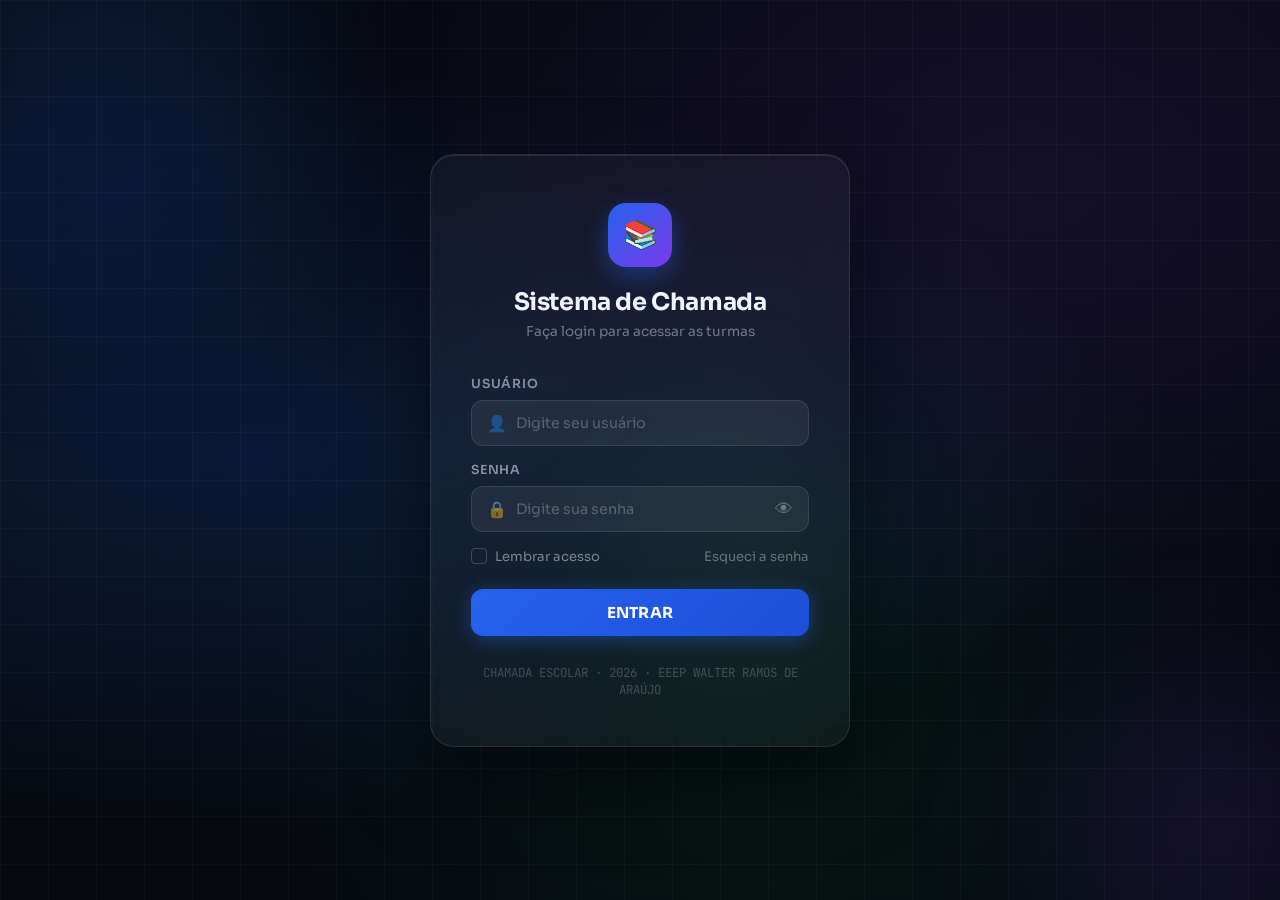
==== commit 62eb32cd: "Update chamada.html" ====
--- a/chamada.html
+++ b/chamada.html
@@ -103,7 +103,9 @@
 tbody tr:hover { background:var(--bg); }
 tbody tr.risco-falta { background:rgba(220,38,38,.06); }
 body.dark tbody tr.risco-falta { background:rgba(220,38,38,.12); }
-tbody tr.foco-teclado { outline:2px solid var(--blue); outline-offset:-2px; }
+tbody tr.foco-teclado { background: rgba(37,99,235,.06) !important; }
+body.dark tbody tr.foco-teclado { background: rgba(37,99,235,.12) !important; }
+.status.foco-aula { outline:3px solid white; outline-offset:2px; box-shadow:0 0 0 5px var(--blue) !important; transform:scale(1.15) !important; z-index:1; position:relative; }
 td { padding:8px; text-align:center; font-size:.84rem; vertical-align:middle; }
 td.num { color:var(--text-mute); font-family:'JetBrains Mono',monospace; font-size:.76rem; padding-left:14px; }
 td.nome { text-align:left; font-weight:600; }
@@ -196,6 +198,93 @@
 #toast { position:fixed; bottom:22px; right:22px; background:#1a1d23; color:white; padding:10px 16px; border-radius:11px; font-size:.83rem; font-weight:600; box-shadow:0 8px 24px rgba(0,0,0,.3); opacity:0; transform:translateY(10px); transition:opacity .3s,transform .3s; pointer-events:none; z-index:999; }
 #toast.show { opacity:1; transform:translateY(0); }
 
+/* BOTÃO ENGRENAGEM */
+.btn-config {
+  background: var(--surface); color: var(--text);
+  border: 1.5px solid var(--border);
+  width: 36px; height: 36px; padding: 0;
+  border-radius: 10px; font-size: 1rem;
+  display: inline-flex; align-items: center; justify-content: center;
+  transition: transform .3s, box-shadow .15s, border-color .2s;
+}
+.btn-config:hover { border-color: var(--blue); transform: rotate(45deg) translateY(-1px); }
+
+/* MODAL CONFIGURAÇÕES */
+.cfg-overlay {
+  position: fixed; inset: 0; z-index: 200;
+  background: rgba(0,0,0,.5); backdrop-filter: blur(8px);
+  display: flex; align-items: center; justify-content: center;
+  opacity: 0; pointer-events: none; transition: opacity .25s;
+}
+.cfg-overlay.aberto { opacity: 1; pointer-events: all; }
+
+.cfg-modal {
+  background: var(--surface); border-radius: 20px;
+  padding: 28px 28px; width: 100%; max-width: 520px;
+  max-height: 88vh; overflow-y: auto;
+  box-shadow: 0 24px 64px rgba(0,0,0,.35);
+  border: 1.5px solid var(--border);
+  transform: translateY(24px) scale(.97);
+  transition: transform .28s cubic-bezier(.16,1,.3,1);
+}
+.cfg-overlay.aberto .cfg-modal { transform: translateY(0) scale(1); }
+
+.cfg-header { display: flex; justify-content: space-between; align-items: center; margin-bottom: 22px; }
+.cfg-header h2 { font-size: 1.15rem; font-weight: 700; }
+.cfg-fechar { background: none; border: none; font-size: 1.3rem; cursor: pointer; color: var(--text-mute); padding: 4px 8px; border-radius: 8px; transition: background .15s; }
+.cfg-fechar:hover { background: var(--border); }
+
+.cfg-secao { margin-bottom: 22px; }
+.cfg-secao-titulo {
+  font-size: .72rem; font-weight: 700; text-transform: uppercase;
+  letter-spacing: .8px; color: var(--text-mute);
+  margin-bottom: 12px; padding-bottom: 6px;
+  border-bottom: 1.5px solid var(--border);
+}
+
+.cfg-linha { display: flex; justify-content: space-between; align-items: center; margin-bottom: 12px; gap: 12px; }
+.cfg-linha label { font-size: .88rem; font-weight: 600; flex: 1; }
+.cfg-linha span  { font-size: .78rem; color: var(--text-mute); }
+
+.cfg-input {
+  padding: 8px 12px; border: 1.5px solid var(--border); border-radius: 10px;
+  background: var(--bg); color: var(--text);
+  font-family: 'Sora', sans-serif; font-size: .86rem; outline: none;
+  transition: border .2s; width: 200px;
+}
+.cfg-input:focus { border-color: var(--blue); }
+
+/* CORES */
+.cores-grid { display: flex; gap: 8px; flex-wrap: wrap; }
+.cor-opcao {
+  width: 32px; height: 32px; border-radius: 8px; cursor: pointer;
+  border: 2.5px solid transparent; transition: transform .15s, border-color .15s;
+}
+.cor-opcao:hover   { transform: scale(1.12); }
+.cor-opcao.ativa   { border-color: var(--text); box-shadow: 0 0 0 3px var(--surface), 0 0 0 5px currentColor; }
+
+/* TAMANHO FONTE */
+.fonte-btns { display: flex; gap: 6px; }
+.fonte-btn {
+  padding: 6px 14px; border: 1.5px solid var(--border); border-radius: 8px;
+  background: var(--surface); color: var(--text); cursor: pointer;
+  font-family: 'Sora', sans-serif; font-weight: 600; transition: all .15s;
+}
+.fonte-btn:hover  { border-color: var(--blue); color: var(--blue); }
+.fonte-btn.ativa  { background: var(--blue); color: white; border-color: var(--blue); }
+
+/* IMPRESSÃO OPÇÕES */
+.radio-group { display: flex; gap: 8px; flex-wrap: wrap; }
+.radio-btn {
+  padding: 6px 14px; border: 1.5px solid var(--border); border-radius: 8px;
+  background: var(--surface); color: var(--text); cursor: pointer;
+  font-family: 'Sora', sans-serif; font-size: .82rem; font-weight: 600; transition: all .15s;
+}
+.radio-btn:hover { border-color: var(--blue); color: var(--blue); }
+.radio-btn.ativo { background: var(--blue); color: white; border-color: var(--blue); }
+
+.cfg-footer { display: flex; justify-content: flex-end; gap: 8px; margin-top: 8px; border-top: 1.5px solid var(--border); padding-top: 18px; }
+
 /* IMPRESSÃO */
 @media print {
   body { background:white; padding:0; }
@@ -229,6 +318,7 @@
       <span id="subtitulo">TURMA 2D — 2026</span>
     </div>
     <div class="topo-acoes">
+      <button class="btn btn-config" onclick="abrirConfig()" title="Configurações">⚙️</button>
       <button class="btn btn-tema" id="toggleTheme">🌙 Modo Escuro</button>
       <div class="chip-data" id="dataAtual"></div>
       <button class="btn btn-sair" onclick="sair()">🚪 Sair</button>
@@ -315,8 +405,8 @@
     </div>
 
     <p class="atalhos-hint">
-      ⌨️ Atalhos de teclado (selecione uma linha com ↑↓):
-      <kbd>P</kbd> Presente &nbsp; <kbd>F</kbd> Falta &nbsp; <kbd>J</kbd> Justificada &nbsp; <kbd>Enter</kbd> Próximo aluno
+      ⌨️ Atalhos: ↑↓ Navegar aluno · ←→ Navegar aula · P Presente · F Falta · J Justificada · Enter Próximo aluno
+
     </p>
 
   </div>
@@ -405,6 +495,83 @@
     <div class="modal-footer">
       <button class="btn btn-tema" onclick="fecharModal()">Fechar</button>
     </div>
+  </div>
+</div>
+
+<!-- MODAL CONFIGURAÇÕES -->
+<div class="cfg-overlay" id="cfgOverlay" onclick="fecharConfigFora(event)">
+  <div class="cfg-modal">
+
+    <div class="cfg-header">
+      <h2>⚙️ Configurações</h2>
+      <button class="cfg-fechar" onclick="fecharConfig()">✕</button>
+    </div>
+
+    <!-- ESCOLA -->
+    <div class="cfg-secao">
+      <div class="cfg-secao-titulo">🏫 Dados da Escola</div>
+      <div class="cfg-linha">
+        <label>Nome da escola</label>
+        <input class="cfg-input" id="cfg-escola" type="text" placeholder="Ex: EEEP Walter Ramos">
+      </div>
+      <div class="cfg-linha">
+        <label>Ano letivo</label>
+        <input class="cfg-input" id="cfg-ano" type="number" placeholder="2026" style="width:120px">
+      </div>
+    </div>
+
+    <!-- COR PRINCIPAL -->
+    <div class="cfg-secao">
+      <div class="cfg-secao-titulo">🎨 Cor Principal</div>
+      <div class="cores-grid" id="coresGrid">
+        <div class="cor-opcao" data-cor="#2563eb" style="background:#2563eb" title="Azul"></div>
+        <div class="cor-opcao" data-cor="#16a34a" style="background:#16a34a" title="Verde"></div>
+        <div class="cor-opcao" data-cor="#7c3aed" style="background:#7c3aed" title="Roxo"></div>
+        <div class="cor-opcao" data-cor="#dc2626" style="background:#dc2626" title="Vermelho"></div>
+        <div class="cor-opcao" data-cor="#d97706" style="background:#d97706" title="Laranja"></div>
+        <div class="cor-opcao" data-cor="#0891b2" style="background:#0891b2" title="Ciano"></div>
+        <div class="cor-opcao" data-cor="#db2777" style="background:#db2777" title="Rosa"></div>
+        <div class="cor-opcao" data-cor="#475569" style="background:#475569" title="Cinza"></div>
+      </div>
+    </div>
+
+    <!-- TAMANHO DA FONTE -->
+    <div class="cfg-secao">
+      <div class="cfg-secao-titulo">🔤 Tamanho da Fonte</div>
+      <div class="cfg-linha">
+        <label>Tamanho na tabela</label>
+        <div class="fonte-btns">
+          <button class="fonte-btn" data-fonte="pequena">A</button>
+          <button class="fonte-btn ativa" data-fonte="media" style="font-size:1rem">A</button>
+          <button class="fonte-btn" data-fonte="grande" style="font-size:1.2rem">A</button>
+        </div>
+      </div>
+    </div>
+
+    <!-- IMPRESSÃO -->
+    <div class="cfg-secao">
+      <div class="cfg-secao-titulo">🖨️ Impressão</div>
+      <div class="cfg-linha">
+        <label>Modo de cor</label>
+        <div class="radio-group">
+          <button class="radio-btn ativo" data-print-cor="colorido">🎨 Colorido</button>
+          <button class="radio-btn" data-print-cor="pb">⬛ Preto e branco</button>
+        </div>
+      </div>
+      <div class="cfg-linha">
+        <label>Tamanho do papel</label>
+        <div class="radio-group">
+          <button class="radio-btn ativo" data-print-papel="A4">A4</button>
+          <button class="radio-btn" data-print-papel="oficio">Ofício</button>
+        </div>
+      </div>
+    </div>
+
+    <div class="cfg-footer">
+      <button class="btn btn-tema" onclick="fecharConfig()">Cancelar</button>
+      <button class="btn btn-salvar" onclick="salvarConfig()">💾 Salvar</button>
+    </div>
+
   </div>
 </div>
 
@@ -662,57 +829,114 @@
 }
 
 // ===== ATALHOS DE TECLADO =====
+// linhaFoco = índice da linha selecionada
+// aulaFoco  = índice da aula selecionada (0-8), -1 = nenhuma aula selecionada
+let aulaFoco = -1;
+
+function getLinhasVisiveis() {
+  return [...document.querySelectorAll("#tabela tr")]
+    .filter(r => r.style.display !== "none" && r.dataset.idx !== undefined);
+}
+
+function limparFocoAula() {
+  document.querySelectorAll(".status.foco-aula").forEach(b => b.classList.remove("foco-aula"));
+}
+
+function aplicarFocoAula() {
+  limparFocoAula();
+  const linhas = getLinhasVisiveis();
+  if(linhaFoco < 0 || aulaFoco < 0) return;
+  const tr = linhas[linhaFoco];
+  if(!tr) return;
+  const botoes = [...tr.querySelectorAll(".status")];
+  if(botoes[aulaFoco]) {
+    botoes[aulaFoco].classList.add("foco-aula");
+    botoes[aulaFoco].scrollIntoView({block:"nearest"});
+  }
+}
+
+function selecionarLinha(idx) {
+  const linhas = getLinhasVisiveis();
+  linhas.forEach(r => r.classList.remove("foco-teclado"));
+  linhaFoco = idx;
+  aulaFoco = 0; // começa na primeira aula
+  if(linhas[linhaFoco]) {
+    linhas[linhaFoco].classList.add("foco-teclado");
+    linhas[linhaFoco].scrollIntoView({block:"nearest"});
+  }
+  aplicarFocoAula();
+}
+
 document.addEventListener("keydown", e => {
   const abaChamada = document.getElementById("aba-chamada").classList.contains("ativa");
   if(!abaChamada) return;
-
-  const linhas=[...document.querySelectorAll("#tabela tr")].filter(r=>r.style.display!=="none" && r.dataset.idx!==undefined);
+  if(["INPUT","TEXTAREA","SELECT"].includes(document.activeElement.tagName)) return;
+
+  const linhas = getLinhasVisiveis();
   if(!linhas.length) return;
 
-  if(e.key==="ArrowDown") {
+  // ↓ — próximo aluno
+  if(e.key === "ArrowDown") {
     e.preventDefault();
-    if(linhaFoco>=0) linhas[linhaFoco]?.classList.remove("foco-teclado");
-    linhaFoco=Math.min(linhaFoco+1,linhas.length-1);
-    linhas[linhaFoco].classList.add("foco-teclado");
-    linhas[linhaFoco].scrollIntoView({block:"nearest"});
+    selecionarLinha(Math.min(linhaFoco + 1, linhas.length - 1));
     return;
   }
-  if(e.key==="ArrowUp") {
+
+  // ↑ — aluno anterior
+  if(e.key === "ArrowUp") {
     e.preventDefault();
-    if(linhaFoco>=0) linhas[linhaFoco]?.classList.remove("foco-teclado");
-    linhaFoco=Math.max(linhaFoco-1,0);
-    linhas[linhaFoco].classList.add("foco-teclado");
-    linhas[linhaFoco].scrollIntoView({block:"nearest"});
+    selecionarLinha(Math.max(linhaFoco - 1, 0));
     return;
   }
-  if(linhaFoco<0) return;
-
-  // Só age se não estiver digitando num input
-  if(["INPUT","TEXTAREA","SELECT"].includes(document.activeElement.tagName)) return;
-
-  const tr=linhas[linhaFoco];
-  if(!tr) return;
-  const botoes=[...tr.querySelectorAll(".status")];
-
-  const tecla=e.key.toLowerCase();
-  if(tecla==="p" || tecla==="f" || tecla==="j") {
+
+  if(linhaFoco < 0) return;
+
+  // → — próxima aula
+  if(e.key === "ArrowRight") {
     e.preventDefault();
-    // Aplica o status a todas as aulas da linha
-    botoes.forEach(btn=>{
-      btn.className="status "+(tecla==="p"?"presente":tecla==="f"?"falta":"justificada");
-      btn.innerText=tecla.toUpperCase();
-    });
+    aulaFoco = Math.min(aulaFoco + 1, NUM_AULAS - 1);
+    aplicarFocoAula();
+    return;
+  }
+
+  // ← — aula anterior
+  if(e.key === "ArrowLeft") {
+    e.preventDefault();
+    aulaFoco = Math.max(aulaFoco - 1, 0);
+    aplicarFocoAula();
+    return;
+  }
+
+  // Enter — avança para próximo aluno
+  if(e.key === "Enter") {
+    e.preventDefault();
+    selecionarLinha(Math.min(linhaFoco + 1, linhas.length - 1));
+    return;
+  }
+
+  // P / F / J — marca a aula selecionada
+  const tecla = e.key.toLowerCase();
+  if(tecla === "p" || tecla === "f" || tecla === "j") {
+    e.preventDefault();
+    const tr = linhas[linhaFoco];
+    if(!tr) return;
+    const botoes = [...tr.querySelectorAll(".status")];
+    const btn = botoes[aulaFoco];
+    if(!btn) return;
+
+    const novaClasse = tecla === "p" ? "presente" : tecla === "f" ? "falta" : "justificada";
+    btn.className = "status " + novaClasse + " foco-aula";
+    btn.innerText  = tecla.toUpperCase();
+
     atualizarResumo();
     atualizarPctAluno(tr.dataset.idx);
-    toast(`Linha ${parseInt(tr.dataset.idx)+1}: ${tecla==="p"?"✅ Presente":tecla==="f"?"❌ Falta":"📄 Justificada"}`);
-  }
-
-  if(e.key==="Enter") {
-    e.preventDefault();
-    linhas[linhaFoco]?.classList.remove("foco-teclado");
-    linhaFoco=Math.min(linhaFoco+1,linhas.length-1);
-    linhas[linhaFoco].classList.add("foco-teclado");
-    linhas[linhaFoco].scrollIntoView({block:"nearest"});
+
+    // Avança automaticamente para a próxima aula
+    if(aulaFoco < NUM_AULAS - 1) {
+      aulaFoco++;
+      aplicarFocoAula();
+    }
+    return;
   }
 });
 
@@ -991,8 +1215,150 @@
   setTimeout(()=>el.classList.remove("show"),2800);
 }
 
+// ===== CONFIGURAÇÕES =====
+const CFG_KEY = "chamada_config";
+
+const CORES = {
+  "#2563eb": "#1d4ed8",
+  "#16a34a": "#15803d",
+  "#7c3aed": "#6d28d9",
+  "#dc2626": "#b91c1c",
+  "#d97706": "#b45309",
+  "#0891b2": "#0e7490",
+  "#db2777": "#be185d",
+  "#475569": "#334155",
+};
+
+function getCfg() {
+  const s = localStorage.getItem(CFG_KEY);
+  return s ? JSON.parse(s) : {
+    escola: "", ano: "2026",
+    cor: "#2563eb", fonte: "media",
+    printCor: "colorido", printPapel: "A4"
+  };
+}
+
+function aplicarConfig(cfg) {
+  // Cor principal
+  const dark = CORES[cfg.cor] || cfg.cor;
+  document.documentElement.style.setProperty("--blue",      cfg.cor);
+  document.documentElement.style.setProperty("--blue-dark", dark);
+
+  // Fonte
+  const tamanhos = { pequena: ".78rem", media: ".84rem", grande: ".96rem" };
+  document.querySelectorAll("td, .status, .pct").forEach(el => {
+    el.style.fontSize = tamanhos[cfg.fonte] || tamanhos.media;
+  });
+
+  // Nome escola no subtítulo
+  if(cfg.escola) {
+    document.getElementById("subtitulo").innerText =
+      `TURMA ${turmaSelecionada} — ${cfg.ano || 2026} · ${cfg.escola}`;
+  }
+
+  // Impressão: papel
+  let styleEl = document.getElementById("print-style-cfg");
+  if(!styleEl) { styleEl = document.createElement("style"); styleEl.id = "print-style-cfg"; document.head.appendChild(styleEl); }
+
+  const papel = cfg.printPapel === "oficio" ? "215.9mm 355.6mm" : "A4";
+  const pb    = cfg.printCor === "pb";
+
+  styleEl.textContent = `
+    @media print {
+      @page { size: ${papel}; margin: 15mm; }
+      ${pb ? `
+        .status.presente    { background: #555 !important; }
+        .status.falta       { background: #000 !important; }
+        .status.justificada { background: #aaa !important; color: #000 !important; }
+        thead tr { background: #333 !important; }
+      ` : ""}
+    }
+  `;
+}
+
+function abrirConfig() {
+  const cfg = getCfg();
+
+  document.getElementById("cfg-escola").value = cfg.escola || "";
+  document.getElementById("cfg-ano").value    = cfg.ano    || "2026";
+
+  // Marcar cor ativa
+  document.querySelectorAll(".cor-opcao").forEach(el => {
+    el.classList.toggle("ativa", el.dataset.cor === cfg.cor);
+  });
+
+  // Marcar fonte ativa
+  document.querySelectorAll(".fonte-btn").forEach(el => {
+    el.classList.toggle("ativa", el.dataset.fonte === cfg.fonte);
+  });
+
+  // Marcar impressão ativa
+  document.querySelectorAll("[data-print-cor]").forEach(el => {
+    el.classList.toggle("ativo", el.dataset.printCor === cfg.printCor);
+  });
+  document.querySelectorAll("[data-print-papel]").forEach(el => {
+    el.classList.toggle("ativo", el.dataset.printPapel === cfg.printPapel);
+  });
+
+  document.getElementById("cfgOverlay").classList.add("aberto");
+}
+
+function fecharConfig() {
+  document.getElementById("cfgOverlay").classList.remove("aberto");
+}
+
+function fecharConfigFora(e) {
+  if(e.target === document.getElementById("cfgOverlay")) fecharConfig();
+}
+
+function salvarConfig() {
+  const cfg = {
+    escola:     document.getElementById("cfg-escola").value.trim(),
+    ano:        document.getElementById("cfg-ano").value.trim() || "2026",
+    cor:        document.querySelector(".cor-opcao.ativa")?.dataset.cor      || "#2563eb",
+    fonte:      document.querySelector(".fonte-btn.ativa")?.dataset.fonte    || "media",
+    printCor:   document.querySelector("[data-print-cor].ativo")?.dataset.printCor   || "colorido",
+    printPapel: document.querySelector("[data-print-papel].ativo")?.dataset.printPapel || "A4",
+  };
+  localStorage.setItem(CFG_KEY, JSON.stringify(cfg));
+  aplicarConfig(cfg);
+  fecharConfig();
+  toast("✅ Configurações salvas!");
+}
+
+// Clique nas cores
+document.getElementById("coresGrid").addEventListener("click", e => {
+  const op = e.target.closest(".cor-opcao");
+  if(!op) return;
+  document.querySelectorAll(".cor-opcao").forEach(el => el.classList.remove("ativa"));
+  op.classList.add("ativa");
+});
+
+// Clique nos tamanhos de fonte
+document.querySelectorAll(".fonte-btn").forEach(btn => {
+  btn.addEventListener("click", () => {
+    document.querySelectorAll(".fonte-btn").forEach(b => b.classList.remove("ativa"));
+    btn.classList.add("ativa");
+  });
+});
+
+// Clique nos radio de impressão
+document.querySelectorAll("[data-print-cor]").forEach(btn => {
+  btn.addEventListener("click", () => {
+    document.querySelectorAll("[data-print-cor]").forEach(b => b.classList.remove("ativo"));
+    btn.classList.add("ativo");
+  });
+});
+document.querySelectorAll("[data-print-papel]").forEach(btn => {
+  btn.addEventListener("click", () => {
+    document.querySelectorAll("[data-print-papel]").forEach(b => b.classList.remove("ativo"));
+    btn.classList.add("ativo");
+  });
+});
+
 // ===== INIT =====
 gerarBotoesTurma();
+aplicarConfig(getCfg());
 gerarTabela();
 </script>
 </body>
